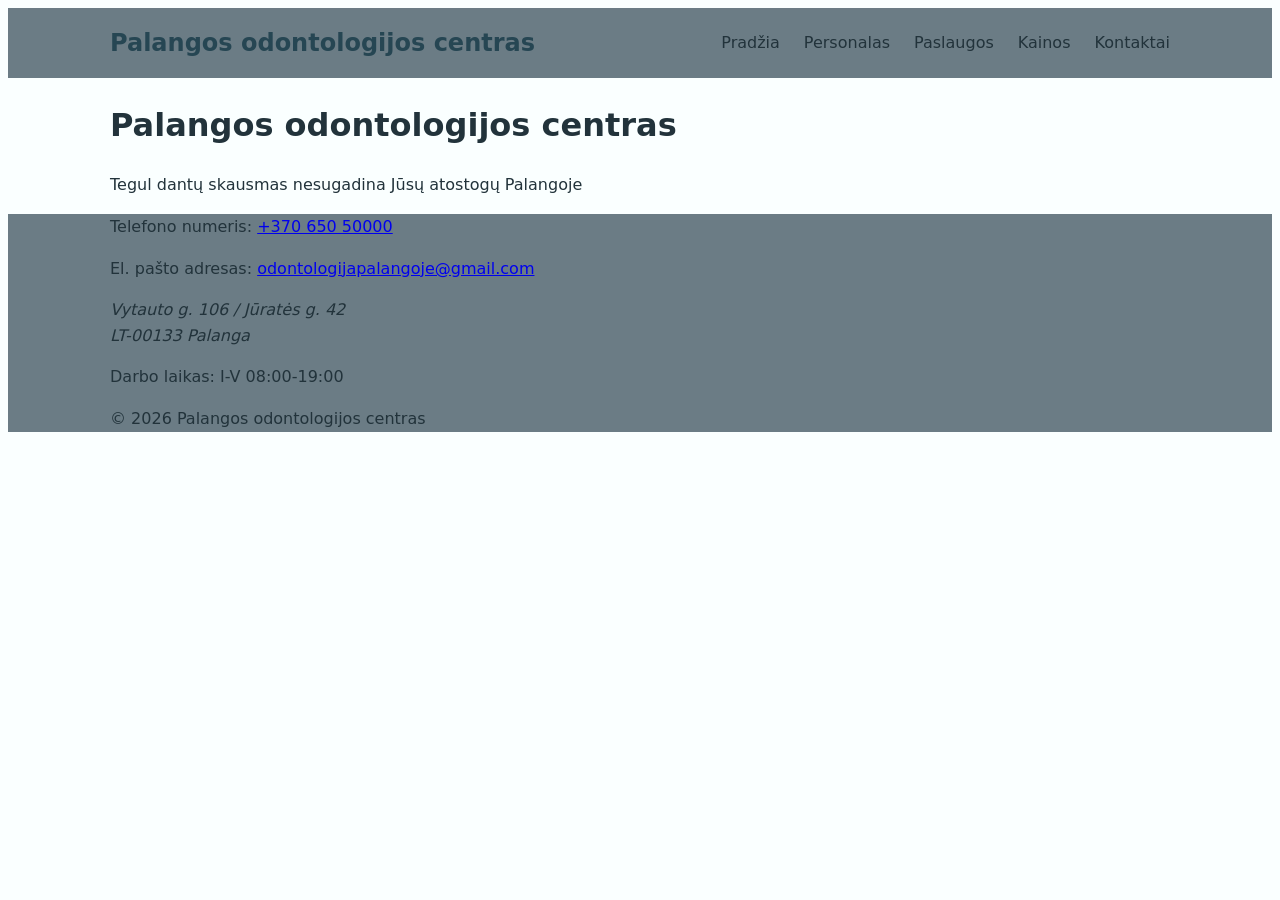
==== index.html @ 89cacc03 "Build website from scratch: 8 pages, responsive layout, mobile hamburger menu" ====
<!DOCTYPE html>
<html lang="lt">
<head>
    <meta charset="UTF-8">
    <meta name="viewport" content="width=device-width, initial-scale=1.0">
    <title>Palangos odontologijos centras</title>
    <link rel="stylesheet" href="css/style.css">
    <script src="js/main.js" defer></script>
</head>
<body>
    <header>
        <div class="container">
            <p><a href="index.html" class="pavadinimas">Palangos odontologijos centras</a></p>
            <button class="meniu-mygtukas" aria-label="Atidaryti meniu" aria-expanded="false">☰</button>
            <nav>
                <ul>
                    <li><a href="index.html">Pradžia</a></li>
                    <li><a href="personalas.html">Personalas</a></li>
                    <li><a href="paslaugos.html">Paslaugos</a></li>
                    <li><a href="kainos.html">Kainos</a></li>
                    <li><a href="kontaktai.html">Kontaktai</a></li>
                </ul>
            </nav>
        </div>
    </header>

    <main class="container">
        <h1>Palangos odontologijos centras</h1>
        <p>Tegul dantų skausmas nesugadina Jūsų atostogų Palangoje</p>
    </main>
    
    <footer>
        <div class="container">
            <p>Telefono numeris: <a href="tel:+37065050000">+370 650 50000</a></p>   
            <p>El. pašto adresas: <a href="mailto:odontologijapalangoje@gmail.com">odontologijapalangoje@gmail.com</a></p>
            <address>
                Vytauto g. 106 / Jūratės g. 42<br>
                LT-00133 Palanga
            </address>
            <p>Darbo laikas: I-V 08:00-19:00</p>
            <p>© 2026 Palangos odontologijos centras</p>
        </div>
    </footer>

    <a href="tel:+37065050000" class="tel-mygtukas" aria-label="Skambinti +370 650 50000">
        <svg aria-hidden="true" xmlns="http://www.w3.org/2000/svg" width="20" height="20" fill="currentColor" viewBox="0 0 16 16">
            <path fill-rule="evenodd" d="M1.885.511a1.745 1.745 0 0 1 2.61.163L6.29 2.98c.329.423.445.974.315 1.494l-.547 2.19a.68.68 0 0 0 .178.643l2.457 2.457a.68.68 0 0 0 .644.178l2.189-.547a1.75 1.75 0 0 1 1.494.315l2.306 1.794c.829.645.905 1.87.163 2.611l-1.034 1.034c-.74.74-1.846 1.065-2.877.702a18.6 18.6 0 0 1-7.01-4.42 18.6 18.6 0 0 1-4.42-7.009c-.362-1.03-.037-2.137.703-2.877z"/>
        </svg>
    </a>
</body>
</html>
---- css/style.css ----
* {
    /*margin: 0;*/
    box-sizing: border-box;
}

:root {
    --spalva-pagr: #264653;
    --spalva-fono: #faffff;
    --spalva-akcen: #2A9D8F;
    --spalva-teksto: #22333B;
    --spalva-papil: #6B7C85;
}

body {
    background-color: var(--spalva-fono);
    color: var(--spalva-teksto);
    font-family: system-ui, -apple-system, "Segoe UI", Roboto, sans-serif;
    line-height: 1.6;
}

.tel-mygtukas {
    position: fixed;
    bottom: 20px;
    right: 20px;
    z-index: 100;
    display: inline-flex;
    align-items: center;
    justify-content: center;
    width: 56px;
    height: 56px;
    background-color: var(--spalva-pagr);
    color: var(--spalva-fono);
    text-decoration: none;
    border-radius: 50%;
}

nav ul {
    list-style: none;
    margin: 0;
    padding: 0;
}

nav a {
    text-decoration: none;
    color: var(--spalva-teksto);
}

.pavadinimas {
    text-decoration: none;
    color: var(--spalva-pagr);
    font-weight: bold;
    font-size: 1.5rem;
}

footer {
    background-color: var(--spalva-papil);
}

.container { 
    max-width: 1100px; 
    margin: 0 auto; 
    padding: 0 20px; 
}

header {
    background-color: var(--spalva-papil);
}

nav {
  display: none;
}

nav.rodo {
    display: block;
}

@media (min-width: 768px) {
    .tel-mygtukas {
        display: none;
    }

    nav ul {
        display: flex;
        gap: 24px;
    }

    header .container {
        display: flex;
        justify-content: space-between;
        align-items: center;
    }

    .meniu-mygtukas {
        display: none;
    }

    nav {
        display: block;
    }
}
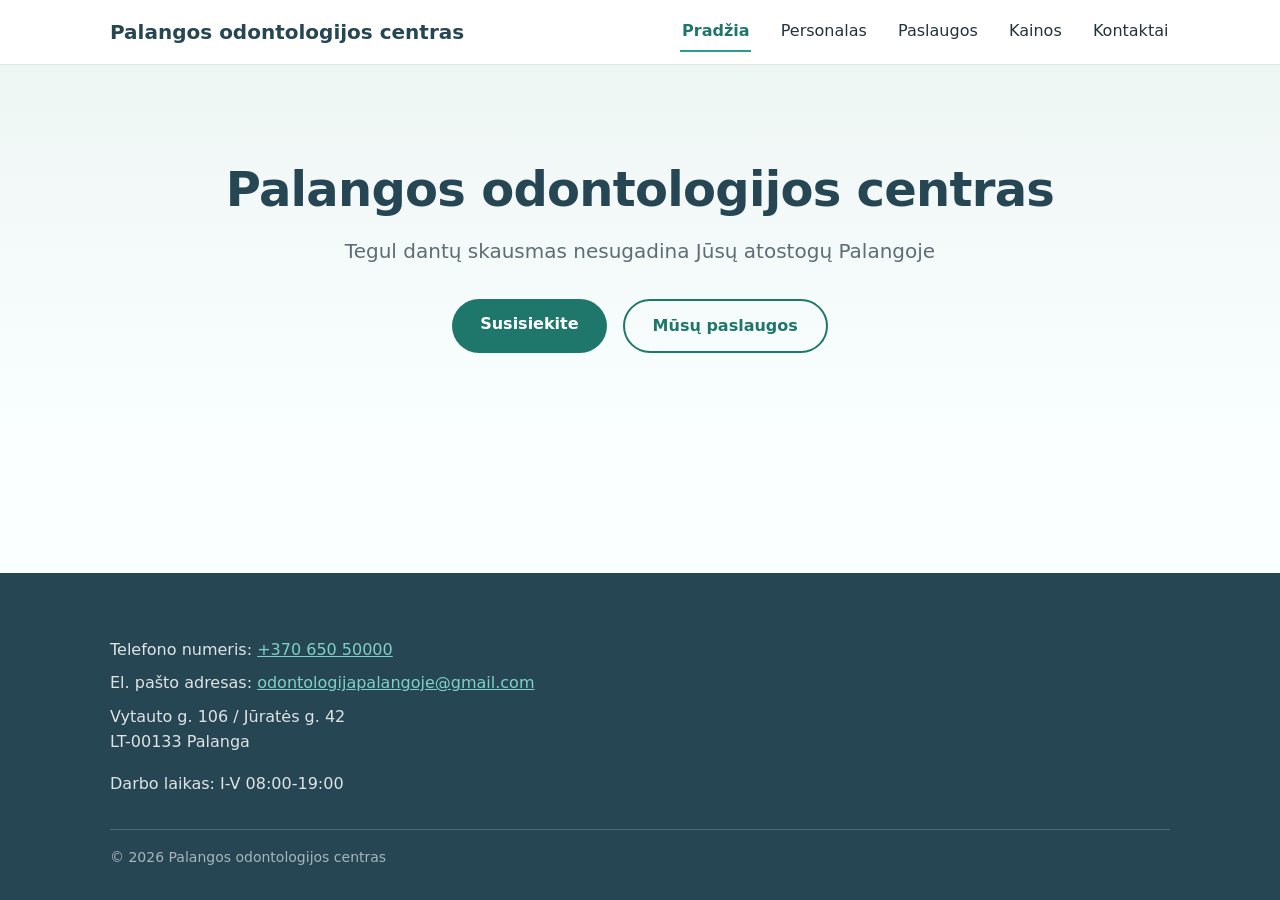
==== commit e80e391e: "testing style" ====
--- a/index.html
+++ b/index.html
@@ -14,7 +14,7 @@
             <button class="meniu-mygtukas" aria-label="Atidaryti meniu" aria-expanded="false">☰</button>
             <nav>
                 <ul>
-                    <li><a href="index.html">Pradžia</a></li>
+                    <li><a href="index.html" aria-current="page">Pradžia</a></li>
                     <li><a href="personalas.html">Personalas</a></li>
                     <li><a href="paslaugos.html">Paslaugos</a></li>
                     <li><a href="kainos.html">Kainos</a></li>
@@ -24,9 +24,17 @@
         </div>
     </header>
 
-    <main class="container">
-        <h1>Palangos odontologijos centras</h1>
-        <p>Tegul dantų skausmas nesugadina Jūsų atostogų Palangoje</p>
+    <main>
+        <section class="hero">
+            <div class="container">
+                <h1>Palangos odontologijos centras</h1>
+                <p class="paantraste">Tegul dantų skausmas nesugadina Jūsų atostogų Palangoje</p>
+                <div class="hero-mygtukai">
+                    <a href="kontaktai.html" class="mygtukas">Susisiekite</a>
+                    <a href="paslaugos.html" class="mygtukas mygtukas-antrinis">Mūsų paslaugos</a>
+                </div>
+            </div>
+        </section>
     </main>
     
     <footer>
--- a/css/style.css
+++ b/css/style.css
@@ -1,22 +1,346 @@
+/* =====================================================================
+   Palangos odontologijos centras — stilius
+   Tvarka: kintamieji → bazė ir tipografija → antraštė ir meniu → hero
+   → mygtukai → kortelės → lentelės → poraštė → skambinimo mygtukas
+   → desktop (@media min-width: 768px)
+   ===================================================================== */
+
 * {
-    /*margin: 0;*/
+    margin: 0;
     box-sizing: border-box;
 }
 
 :root {
     --spalva-pagr: #264653;
     --spalva-fono: #faffff;
+    --spalva-fono-svelni: #eef6f4;
+    --spalva-balta: #ffffff;
     --spalva-akcen: #2A9D8F;
+    --spalva-akcen-tamsi: #1f776c; /* tamsesnis akcentas — tekstui ant balto fono (kontrastas ≥ 4.5:1) */
     --spalva-teksto: #22333B;
-    --spalva-papil: #6B7C85;
-}
+    --spalva-papil: #5d6d76;
+    --spalva-krastine: #dce8e6;
+    --tarpas-xs: 0.5rem;
+    --tarpas-s: 1rem;
+    --tarpas-m: 2rem;
+    --tarpas-l: 4rem;
+    --seselis: 0 2px 10px rgba(38, 70, 83, 0.08);
+}
+
+/* ---------- Bazė ir tipografija ---------- */
 
 body {
     background-color: var(--spalva-fono);
     color: var(--spalva-teksto);
     font-family: system-ui, -apple-system, "Segoe UI", Roboto, sans-serif;
     line-height: 1.6;
-}
+    /* flex stulpelis + auto tarpas poraštėje: poraštė visada prilimpa
+       prie lango apačios net trumpuose puslapiuose (pvz., Kontaktai) */
+    min-height: 100vh;
+    display: flex;
+    flex-direction: column;
+}
+
+h1, h2, h3 {
+    color: var(--spalva-pagr);
+    line-height: 1.2;
+    letter-spacing: -0.015em;
+    margin-bottom: var(--tarpas-s);
+}
+
+h1 { font-size: 2rem; }
+
+h2 {
+    font-size: 1.5rem;
+    margin-top: var(--tarpas-m);
+}
+
+h3 { font-size: 1.25rem; }
+
+p { margin-bottom: var(--tarpas-s); }
+
+/* 65ch ≈ 65 simbolių eilutė — ilgesnes eilutes akiai sunku sekti */
+main p, main ul, main ol { max-width: 65ch; }
+
+main ul, main ol {
+    padding-left: 1.25rem;
+    margin-bottom: var(--tarpas-s);
+}
+
+main li { margin-bottom: var(--tarpas-xs); }
+
+main li::marker { color: var(--spalva-akcen); }
+
+address { font-style: normal; margin-bottom: var(--tarpas-s); }
+
+a {
+    color: var(--spalva-akcen-tamsi);
+    transition: color 0.2s ease;
+}
+
+a:hover { color: var(--spalva-pagr); }
+
+/* Ryškus kontūras naršant klaviatūra (Tab) — bet ne spaudžiant pele */
+:focus-visible {
+    outline: 3px solid var(--spalva-akcen);
+    outline-offset: 2px;
+}
+
+img { max-width: 100%; display: block; }
+
+.container {
+    max-width: 1100px;
+    margin: 0 auto;
+    padding: 0 20px;
+}
+
+main.container {
+    padding-top: var(--tarpas-m);
+    padding-bottom: var(--tarpas-l);
+}
+
+/* ---------- Antraštė ir meniu ---------- */
+
+header {
+    background-color: var(--spalva-balta);
+    border-bottom: 1px solid var(--spalva-krastine);
+    position: sticky;
+    top: 0;
+    z-index: 50;
+}
+
+header .container {
+    display: flex;
+    flex-wrap: wrap;
+    justify-content: space-between;
+    align-items: center;
+    padding-top: 0.75rem;
+    padding-bottom: 0.75rem;
+}
+
+header p { margin-bottom: 0; }
+
+.pavadinimas {
+    text-decoration: none;
+    color: var(--spalva-pagr);
+    font-weight: 700;
+    font-size: 1.125rem;
+}
+
+.pavadinimas:hover { color: var(--spalva-akcen-tamsi); }
+
+.meniu-mygtukas {
+    background: none;
+    border: none;
+    width: 44px;
+    height: 44px;
+    display: inline-flex;
+    align-items: center;
+    justify-content: center;
+    font-size: 1.6rem;
+    color: var(--spalva-pagr);
+    cursor: pointer;
+    border-radius: 8px;
+}
+
+.meniu-mygtukas:hover { background-color: var(--spalva-fono-svelni); }
+
+nav {
+    display: none;
+    width: 100%;
+    padding-top: var(--tarpas-xs);
+}
+
+nav.rodo { display: block; }
+
+nav ul {
+    list-style: none;
+    margin: 0;
+    padding: 0;
+}
+
+/* brūkšnys tarp meniu eilučių telefone (tik tarp jų, ne virš pirmos) */
+nav li + li { border-top: 1px solid var(--spalva-krastine); }
+
+nav a {
+    text-decoration: none;
+    color: var(--spalva-teksto);
+    display: block;
+    padding: 0.75rem 0.25rem;
+    transition: color 0.2s ease;
+}
+
+nav a:hover, nav a:focus { color: var(--spalva-akcen-tamsi); }
+
+/* atidaryto puslapio nuoroda meniu (žymima HTML'e su aria-current="page") */
+nav a[aria-current="page"] {
+    color: var(--spalva-akcen-tamsi);
+    font-weight: 600;
+}
+
+/* ---------- Hero (pradžios puslapio viršus) ---------- */
+
+.hero {
+    background: linear-gradient(180deg, var(--spalva-fono-svelni), var(--spalva-fono));
+    text-align: center;
+    padding: var(--tarpas-l) 0;
+}
+
+.hero h1 { font-size: 2.25rem; }
+
+.paantraste {
+    font-size: 1.15rem;
+    color: var(--spalva-papil);
+    margin-left: auto;
+    margin-right: auto;
+    margin-bottom: var(--tarpas-m);
+}
+
+.hero-mygtukai {
+    display: flex;
+    flex-wrap: wrap;
+    justify-content: center;
+    gap: var(--tarpas-s);
+}
+
+/* ---------- Mygtukai ---------- */
+
+.mygtukas {
+    display: inline-block;
+    padding: 0.75rem 1.75rem;
+    border-radius: 999px;
+    background-color: var(--spalva-akcen-tamsi);
+    color: var(--spalva-balta);
+    text-decoration: none;
+    font-weight: 600;
+    transition: background-color 0.2s ease, color 0.2s ease, border-color 0.2s ease;
+}
+
+.mygtukas:hover {
+    background-color: var(--spalva-pagr);
+    color: var(--spalva-balta);
+}
+
+.mygtukas-antrinis {
+    background-color: transparent;
+    color: var(--spalva-akcen-tamsi);
+    border: 2px solid var(--spalva-akcen-tamsi);
+}
+
+.mygtukas-antrinis:hover {
+    background-color: var(--spalva-fono-svelni);
+    color: var(--spalva-pagr);
+    border-color: var(--spalva-pagr);
+}
+
+/* ---------- Kortelės (personalas, paslaugos) ---------- */
+
+.korteles {
+    display: grid;
+    grid-template-columns: repeat(auto-fit, minmax(260px, 1fr));
+    gap: var(--tarpas-s);
+    list-style: none;
+    padding-left: 0;
+    max-width: none; /* atšaukia "main ul" 65ch ribą */
+    margin-top: var(--tarpas-m);
+}
+
+.kortele {
+    background-color: var(--spalva-balta);
+    border: 1px solid var(--spalva-krastine);
+    border-radius: 12px;
+    padding: var(--tarpas-m);
+    box-shadow: var(--seselis);
+    display: flex;
+    flex-direction: column;
+    margin-bottom: 0;
+}
+
+.kortele h2 {
+    margin-top: 0;
+    font-size: 1.25rem;
+}
+
+.kortele > :last-child { margin-bottom: 0; }
+
+/* "Skaityti plačiau" nustumiamas į kortelės apačią, kad eilėje
+   stovinčių kortelių nuorodos būtų viename lygyje */
+.kortele a {
+    margin-top: auto;
+    font-weight: 600;
+    text-decoration: none;
+}
+
+.kortele a:hover { text-decoration: underline; }
+
+.pareigos {
+    color: var(--spalva-akcen-tamsi);
+    font-weight: 600;
+    margin-bottom: var(--tarpas-xs);
+}
+
+/* ---------- Lentelės (kainos) ---------- */
+
+table {
+    width: 100%;
+    border-collapse: collapse;
+    background-color: var(--spalva-balta);
+    border: 1px solid var(--spalva-krastine);
+    box-shadow: var(--seselis);
+    margin-top: var(--tarpas-l);
+}
+
+caption {
+    text-align: left;
+    font-size: 1.25rem;
+    font-weight: 700;
+    color: var(--spalva-pagr);
+    padding-bottom: var(--tarpas-xs);
+}
+
+th, td {
+    padding: 0.6rem 0.9rem;
+    text-align: left;
+}
+
+thead th {
+    background-color: var(--spalva-fono-svelni);
+    color: var(--spalva-pagr);
+    border-bottom: 2px solid var(--spalva-akcen);
+}
+
+/* kas antra eilutė vos tamsesnė — akiai lengviau sekti ilgas lenteles */
+tbody tr:nth-child(even) { background-color: rgba(42, 157, 143, 0.07); }
+
+th:last-child, td:last-child { text-align: right; }
+
+td:last-child { font-weight: 600; }
+
+/* ---------- Poraštė ---------- */
+
+footer {
+    background-color: var(--spalva-pagr);
+    color: rgba(255, 255, 255, 0.85);
+    padding: var(--tarpas-l) 0 var(--tarpas-m);
+    margin-top: auto; /* prilipdo poraštę prie apačios (žr. body) */
+}
+
+footer a { color: #7fd1c8; }
+
+footer a:hover { color: var(--spalva-balta); }
+
+footer p { margin-bottom: var(--tarpas-xs); }
+
+footer p:last-child {
+    margin-top: var(--tarpas-m);
+    margin-bottom: 0;
+    padding-top: var(--tarpas-s);
+    border-top: 1px solid rgba(255, 255, 255, 0.2);
+    font-size: 0.875rem;
+    color: rgba(255, 255, 255, 0.6);
+}
+
+/* ---------- Skambinimo mygtukas (tik telefone) ---------- */
 
 .tel-mygtukas {
     position: fixed;
@@ -26,76 +350,60 @@
     display: inline-flex;
     align-items: center;
     justify-content: center;
-    width: 56px;
-    height: 56px;
-    background-color: var(--spalva-pagr);
-    color: var(--spalva-fono);
+    width: 60px;
+    height: 60px;
+    background-color: var(--spalva-akcen-tamsi);
+    color: var(--spalva-balta);
     text-decoration: none;
     border-radius: 50%;
-}
-
-nav ul {
-    list-style: none;
-    margin: 0;
-    padding: 0;
-}
-
-nav a {
-    text-decoration: none;
-    color: var(--spalva-teksto);
-}
-
-.pavadinimas {
-    text-decoration: none;
-    color: var(--spalva-pagr);
-    font-weight: bold;
-    font-size: 1.5rem;
-}
-
-footer {
-    background-color: var(--spalva-papil);
-}
-
-.container { 
-    max-width: 1100px; 
-    margin: 0 auto; 
-    padding: 0 20px; 
-}
-
-header {
-    background-color: var(--spalva-papil);
-}
-
-nav {
-  display: none;
-}
-
-nav.rodo {
-    display: block;
-}
+    box-shadow: 0 6px 18px rgba(38, 70, 83, 0.35);
+    transition: transform 0.2s ease, background-color 0.2s ease;
+}
+
+.tel-mygtukas:hover {
+    transform: scale(1.06);
+    background-color: var(--spalva-pagr);
+}
+
+.tel-mygtukas svg { width: 26px; height: 26px; }
+
+/* ---------- Desktop (≥ 768px) ---------- */
 
 @media (min-width: 768px) {
-    .tel-mygtukas {
-        display: none;
+    h1 { font-size: 2.5rem; }
+    h2 { font-size: 1.75rem; }
+
+    .pavadinimas { font-size: 1.25rem; }
+
+    .tel-mygtukas { display: none; }
+    .meniu-mygtukas { display: none; }
+
+    nav {
+        display: block;
+        width: auto;
+        padding-top: 0;
     }
 
     nav ul {
         display: flex;
-        gap: 24px;
+        gap: 28px;
     }
 
-    header .container {
-        display: flex;
-        justify-content: space-between;
-        align-items: center;
+    nav li + li { border-top: none; }
+
+    /* permatomas apatinis rėmelis rezervuoja vietą, todėl užvedus
+       pelę atsiradęs pabraukimas nepastumia teksto */
+    nav a {
+        padding: 0.4rem 0.1rem;
+        border-bottom: 2px solid transparent;
     }
 
-    .meniu-mygtukas {
-        display: none;
-    }
-
-    nav {
-        display: block;
-    }
-}
-
+    nav a:hover,
+    nav a[aria-current="page"] { border-bottom-color: var(--spalva-akcen); }
+
+    .hero { padding: 6rem 0; }
+    .hero h1 { font-size: 3rem; }
+    .paantraste { font-size: 1.25rem; }
+
+    .korteles { gap: var(--tarpas-m); }
+}
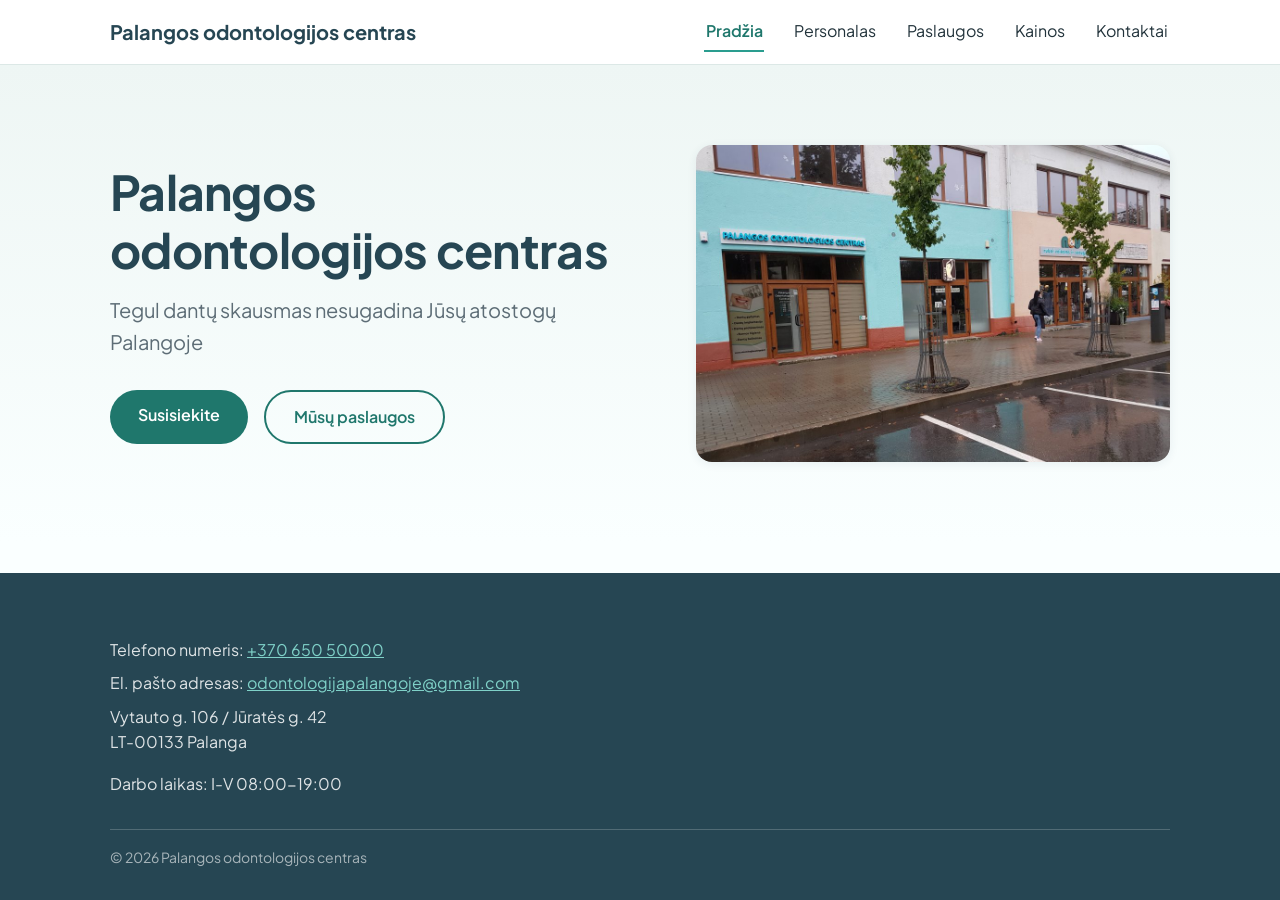
==== commit 21594efe: "Test: added photos, fonts" ====
--- a/index.html
+++ b/index.html
@@ -5,6 +5,7 @@
     <meta name="viewport" content="width=device-width, initial-scale=1.0">
     <title>Palangos odontologijos centras</title>
     <link rel="stylesheet" href="css/style.css">
+    <link rel="icon" type="image/svg+xml" href="images/favicon.svg">
     <script src="js/main.js" defer></script>
 </head>
 <body>
@@ -26,13 +27,18 @@
 
     <main>
         <section class="hero">
-            <div class="container">
-                <h1>Palangos odontologijos centras</h1>
-                <p class="paantraste">Tegul dantų skausmas nesugadina Jūsų atostogų Palangoje</p>
-                <div class="hero-mygtukai">
-                    <a href="kontaktai.html" class="mygtukas">Susisiekite</a>
-                    <a href="paslaugos.html" class="mygtukas mygtukas-antrinis">Mūsų paslaugos</a>
+            <div class="container hero-vidus">
+                <div>
+                    <h1>Palangos odontologijos centras</h1>
+                    <p class="paantraste">Tegul dantų skausmas nesugadina Jūsų atostogų Palangoje</p>
+                    <div class="hero-mygtukai">
+                        <a href="kontaktai.html" class="mygtukas">Susisiekite</a>
+                        <a href="paslaugos.html" class="mygtukas mygtukas-antrinis">Mūsų paslaugos</a>
+                    </div>
                 </div>
+                <img class="hero-nuotrauka" src="images/klinika.jpg"
+                    alt="Palangos odontologijos centro pastatas: melsvas fasadas su iškaba Vytauto gatvėje"
+                    width="1024" height="768">
             </div>
         </section>
     </main>
--- a/css/style.css
+++ b/css/style.css
@@ -1,9 +1,34 @@
 /* =====================================================================
    Palangos odontologijos centras — stilius
-   Tvarka: kintamieji → bazė ir tipografija → antraštė ir meniu → hero
-   → mygtukai → kortelės → lentelės → poraštė → skambinimo mygtukas
-   → desktop (@media min-width: 768px)
+   Tvarka: šriftai → kintamieji → bazė ir tipografija → antraštė ir meniu
+   → hero → mygtukai → kortelės → nuotraukos ir žemėlapis → lentelės
+   → poraštė → skambinimo mygtukas → desktop (@media min-width: 768px)
    ===================================================================== */
+
+/* ---------- Šriftai ----------
+   Laikomi mūsų serveryje (fonts/), ne Google CDN: jokių užklausų į Google
+   (BDAR), greičiau, veikia be interneto. Vienas kintamo storio (variable)
+   failas dengia visus storius nuo 400 iki 700. */
+
+@font-face {
+    font-family: "Plus Jakarta Sans";
+    font-style: normal;
+    font-weight: 400 700;
+    font-display: swap; /* kol šriftas siunčiasi, tekstas rodomas atsarginiu */
+    src: url("../fonts/plus-jakarta-sans-latin.woff2") format("woff2");
+    unicode-range: U+0000-00FF, U+0131, U+0152-0153, U+02BB-02BC, U+02C6, U+02DA, U+02DC, U+0304, U+0308, U+0329, U+2000-206F, U+20AC, U+2122, U+2191, U+2193, U+2212, U+2215, U+FEFF, U+FFFD;
+}
+
+/* latin-ext — lietuviškos ą č ę ė į š ų ū ž; naršyklė šį failą siunčiasi
+   tik jei puslapyje tokių ženklų yra (tai nurodo unicode-range) */
+@font-face {
+    font-family: "Plus Jakarta Sans";
+    font-style: normal;
+    font-weight: 400 700;
+    font-display: swap;
+    src: url("../fonts/plus-jakarta-sans-latin-ext.woff2") format("woff2");
+    unicode-range: U+0100-02BA, U+02BD-02C5, U+02C7-02CC, U+02CE-02D7, U+02DD-02FF, U+0304, U+0308, U+0329, U+1D00-1DBF, U+1E00-1E9F, U+1EF2-1EFF, U+2020, U+20A0-20AB, U+20AD-20C0, U+2113, U+2C60-2C7F, U+A720-A7FF;
+}
 
 * {
     margin: 0;
@@ -32,7 +57,7 @@
 body {
     background-color: var(--spalva-fono);
     color: var(--spalva-teksto);
-    font-family: system-ui, -apple-system, "Segoe UI", Roboto, sans-serif;
+    font-family: "Plus Jakarta Sans", system-ui, -apple-system, "Segoe UI", Roboto, sans-serif;
     line-height: 1.6;
     /* flex stulpelis + auto tarpas poraštėje: poraštė visada prilimpa
        prie lango apačios net trumpuose puslapiuose (pvz., Kontaktai) */
@@ -86,7 +111,7 @@
     outline-offset: 2px;
 }
 
-img { max-width: 100%; display: block; }
+img { max-width: 100%; height: auto; display: block; }
 
 .container {
     max-width: 1100px;
@@ -186,7 +211,25 @@
     padding: var(--tarpas-l) 0;
 }
 
+.hero-vidus {
+    display: grid;
+    gap: var(--tarpas-m);
+    align-items: center;
+}
+
 .hero h1 { font-size: 2.25rem; }
+
+.hero-nuotrauka {
+    width: 100%;
+    /* aspect-ratio + object-fit apkerpa nuotrauką pačiu CSS'u (pikseliai
+       nekeičiami): 3/2 rėmelis, kadruojama nuo viršaus — gatvė apačioje
+       nupjaunama, pastatas su iškaba lieka */
+    aspect-ratio: 3 / 2;
+    object-fit: cover;
+    object-position: top;
+    border-radius: 16px;
+    box-shadow: var(--seselis);
+}
 
 .paantraste {
     font-size: 1.15rem;
@@ -254,6 +297,13 @@
     display: flex;
     flex-direction: column;
     margin-bottom: 0;
+    transition: transform 0.2s ease, box-shadow 0.2s ease;
+}
+
+/* pakylėjimas tik kortelėms, kuriose yra nuoroda (:has = „turi viduje") */
+.kortele:has(a):hover {
+    transform: translateY(-3px);
+    box-shadow: 0 10px 24px rgba(38, 70, 83, 0.14);
 }
 
 .kortele h2 {
@@ -277,6 +327,58 @@
     color: var(--spalva-akcen-tamsi);
     font-weight: 600;
     margin-bottom: var(--tarpas-xs);
+}
+
+/* apvalus inicialų skritulys — kol neturime tikrų darbuotojų nuotraukų */
+.avataras {
+    width: 64px;
+    height: 64px;
+    border-radius: 50%;
+    display: flex;
+    align-items: center;
+    justify-content: center;
+    background-color: var(--spalva-fono-svelni);
+    border: 2px solid rgba(42, 157, 143, 0.35);
+    color: var(--spalva-akcen-tamsi);
+    font-weight: 700;
+    font-size: 1.25rem;
+}
+
+.kortele-ikona {
+    width: 34px;
+    height: 34px;
+    color: var(--spalva-akcen);
+    margin-bottom: var(--tarpas-xs);
+}
+
+/* ---------- Nuotraukos ir žemėlapis ---------- */
+
+.figura {
+    margin: var(--tarpas-m) 0;
+    max-width: 480px;
+}
+
+.figura-siaura { max-width: 320px; }
+
+.figura img {
+    border-radius: 12px;
+    box-shadow: var(--seselis);
+}
+
+figcaption {
+    font-size: 0.875rem;
+    color: var(--spalva-papil);
+    margin-top: var(--tarpas-xs);
+}
+
+.zemelapis {
+    display: block;
+    width: 100%;
+    aspect-ratio: 16 / 9;
+    border: 0;
+    border-radius: 12px;
+    box-shadow: var(--seselis);
+    margin-top: var(--tarpas-s);
 }
 
 /* ---------- Lentelės (kainos) ---------- */
@@ -401,9 +503,19 @@
     nav a:hover,
     nav a[aria-current="page"] { border-bottom-color: var(--spalva-akcen); }
 
-    .hero { padding: 6rem 0; }
+    /* hero su nuotrauka: tekstas kairėje, nuotrauka dešinėje */
+    .hero { text-align: left; padding: 5rem 0; }
+    .hero-vidus {
+        grid-template-columns: 1.1fr 1fr;
+        gap: var(--tarpas-l);
+    }
     .hero h1 { font-size: 3rem; }
-    .paantraste { font-size: 1.25rem; }
+    .paantraste {
+        font-size: 1.25rem;
+        margin-left: 0;
+        margin-right: 0;
+    }
+    .hero-mygtukai { justify-content: flex-start; }
 
     .korteles { gap: var(--tarpas-m); }
 }
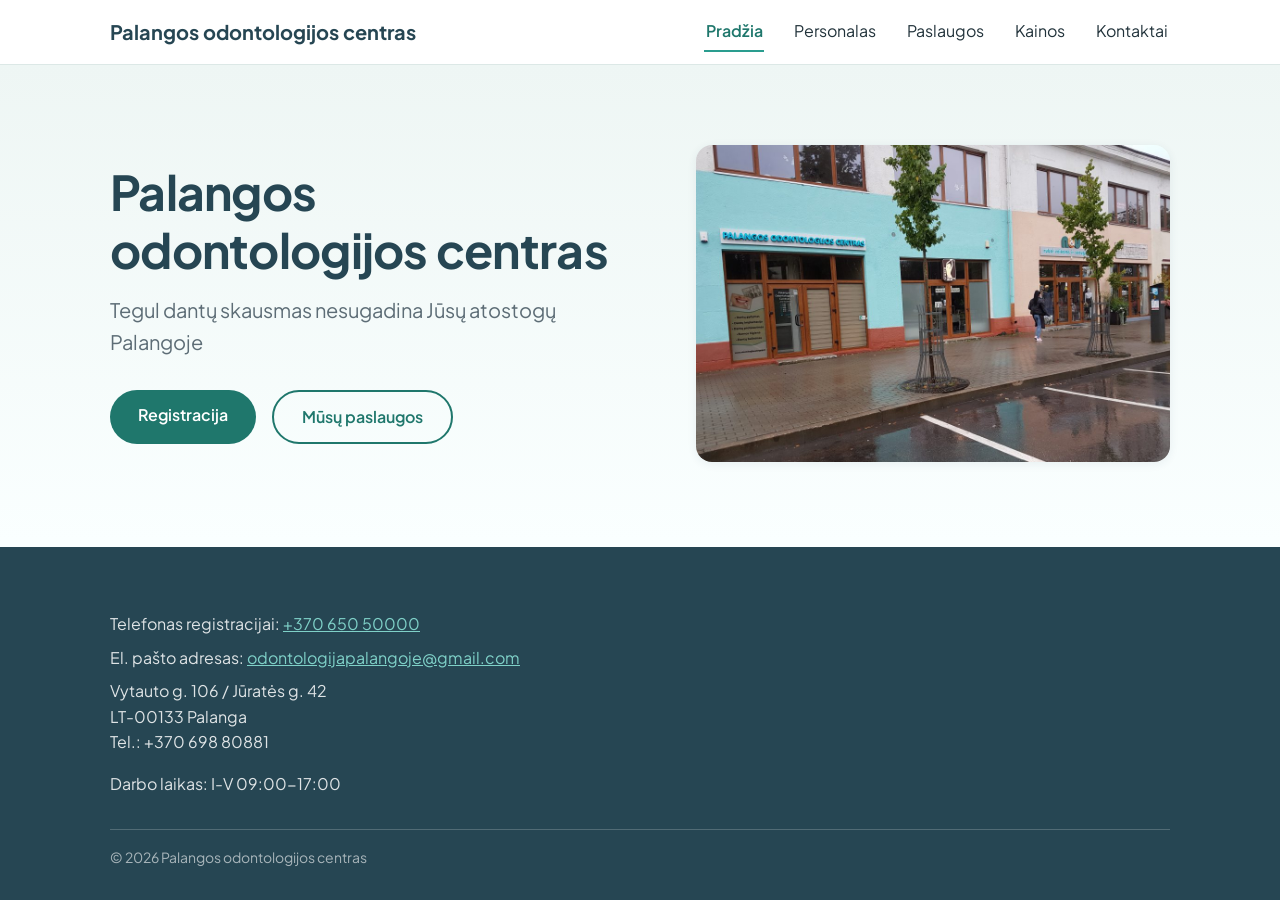
==== commit 4e454040: "Text changes" ====
--- a/index.html
+++ b/index.html
@@ -32,7 +32,7 @@
                     <h1>Palangos odontologijos centras</h1>
                     <p class="paantraste">Tegul dantų skausmas nesugadina Jūsų atostogų Palangoje</p>
                     <div class="hero-mygtukai">
-                        <a href="kontaktai.html" class="mygtukas">Susisiekite</a>
+                        <a href="kontaktai.html" class="mygtukas">Registracija</a>
                         <a href="paslaugos.html" class="mygtukas mygtukas-antrinis">Mūsų paslaugos</a>
                     </div>
                 </div>
@@ -45,13 +45,14 @@
     
     <footer>
         <div class="container">
-            <p>Telefono numeris: <a href="tel:+37065050000">+370 650 50000</a></p>   
+            <p>Telefonas registracijai: <a href="tel:+37065050000">+370 650 50000</a></p>   
             <p>El. pašto adresas: <a href="mailto:odontologijapalangoje@gmail.com">odontologijapalangoje@gmail.com</a></p>
             <address>
                 Vytauto g. 106 / Jūratės g. 42<br>
-                LT-00133 Palanga
+                LT-00133 Palanga<br>
+                Tel.: +370 698 80881
             </address>
-            <p>Darbo laikas: I-V 08:00-19:00</p>
+            <p>Darbo laikas: I-V 09:00-17:00</p>
             <p>© 2026 Palangos odontologijos centras</p>
         </div>
     </footer>
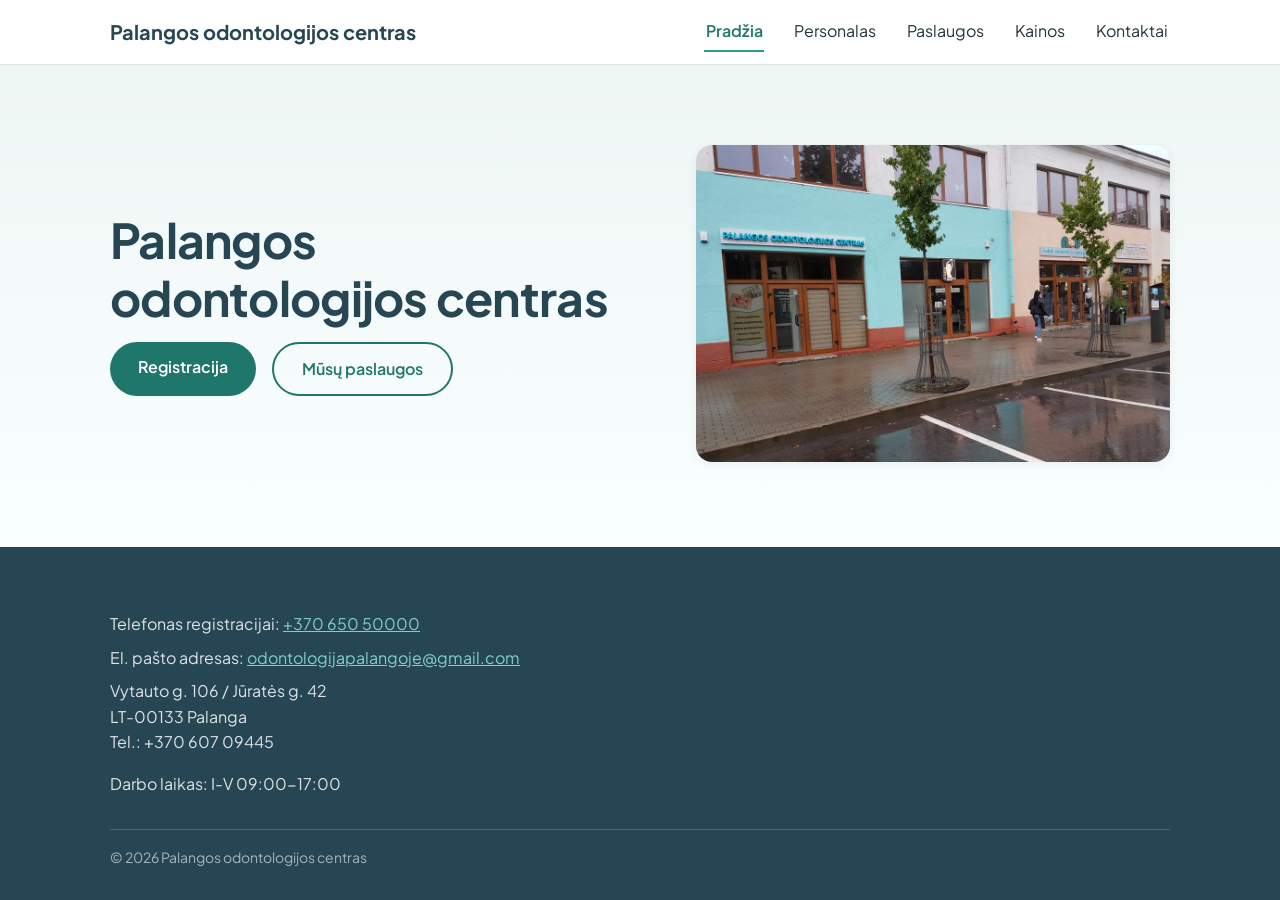
==== commit f84029b6: "updated phone number, added another person and service" ====
--- a/index.html
+++ b/index.html
@@ -30,7 +30,7 @@
             <div class="container hero-vidus">
                 <div>
                     <h1>Palangos odontologijos centras</h1>
-                    <p class="paantraste">Tegul dantų skausmas nesugadina Jūsų atostogų Palangoje</p>
+                    <!-- <p class="paantraste">Tegul dantų skausmas nesugadina Jūsų atostogų Palangoje</p> -->
                     <div class="hero-mygtukai">
                         <a href="kontaktai.html" class="mygtukas">Registracija</a>
                         <a href="paslaugos.html" class="mygtukas mygtukas-antrinis">Mūsų paslaugos</a>
@@ -50,7 +50,7 @@
             <address>
                 Vytauto g. 106 / Jūratės g. 42<br>
                 LT-00133 Palanga<br>
-                Tel.: +370 698 80881
+                Tel.: +370 607 09445
             </address>
             <p>Darbo laikas: I-V 09:00-17:00</p>
             <p>© 2026 Palangos odontologijos centras</p>
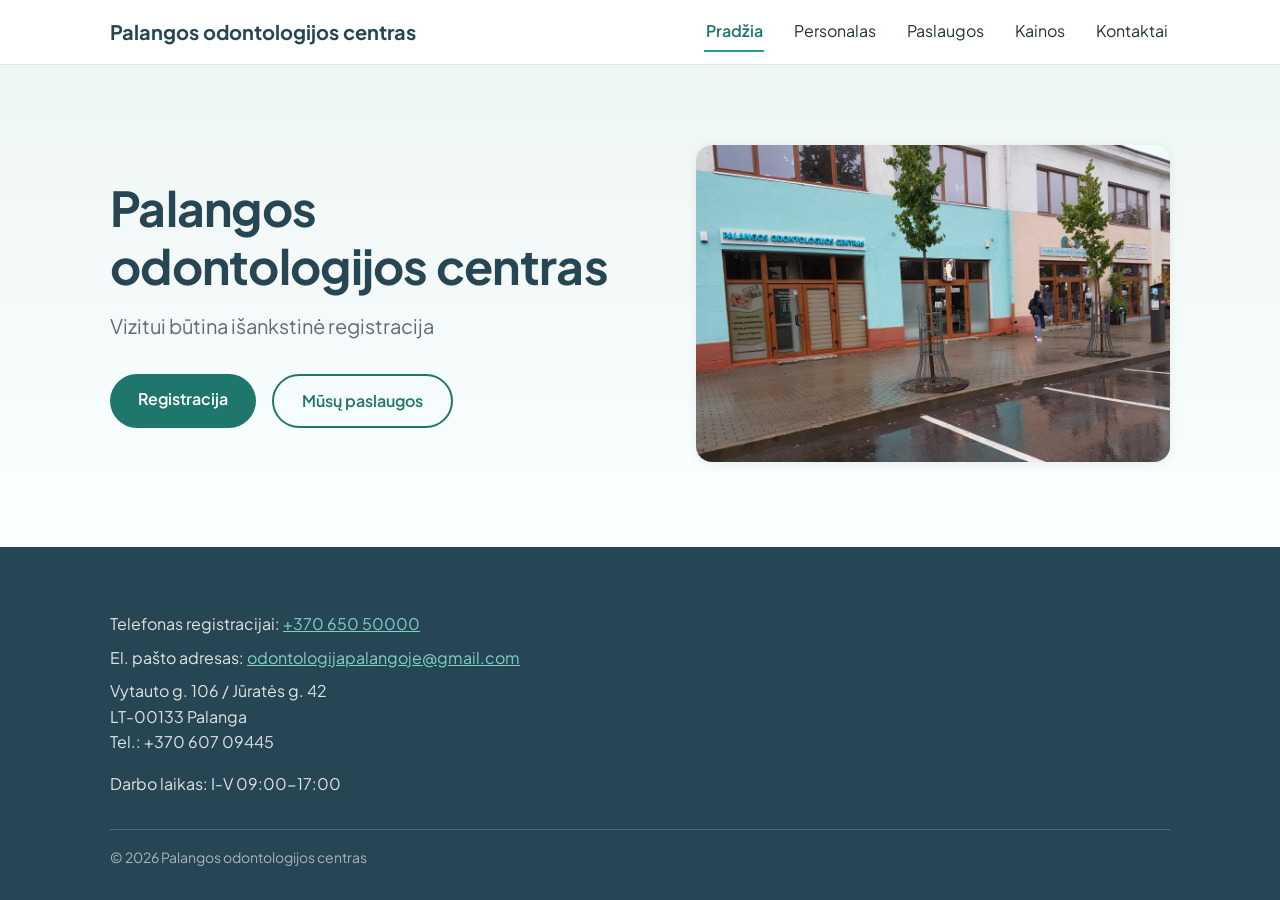
==== commit 7ddf648a: "added a subheader to pradzia" ====
--- a/index.html
+++ b/index.html
@@ -30,7 +30,7 @@
             <div class="container hero-vidus">
                 <div>
                     <h1>Palangos odontologijos centras</h1>
-                    <!-- <p class="paantraste">Tegul dantų skausmas nesugadina Jūsų atostogų Palangoje</p> -->
+                    <p class="paantraste">Vizitui būtina išankstinė registracija</p>
                     <div class="hero-mygtukai">
                         <a href="kontaktai.html" class="mygtukas">Registracija</a>
                         <a href="paslaugos.html" class="mygtukas mygtukas-antrinis">Mūsų paslaugos</a>
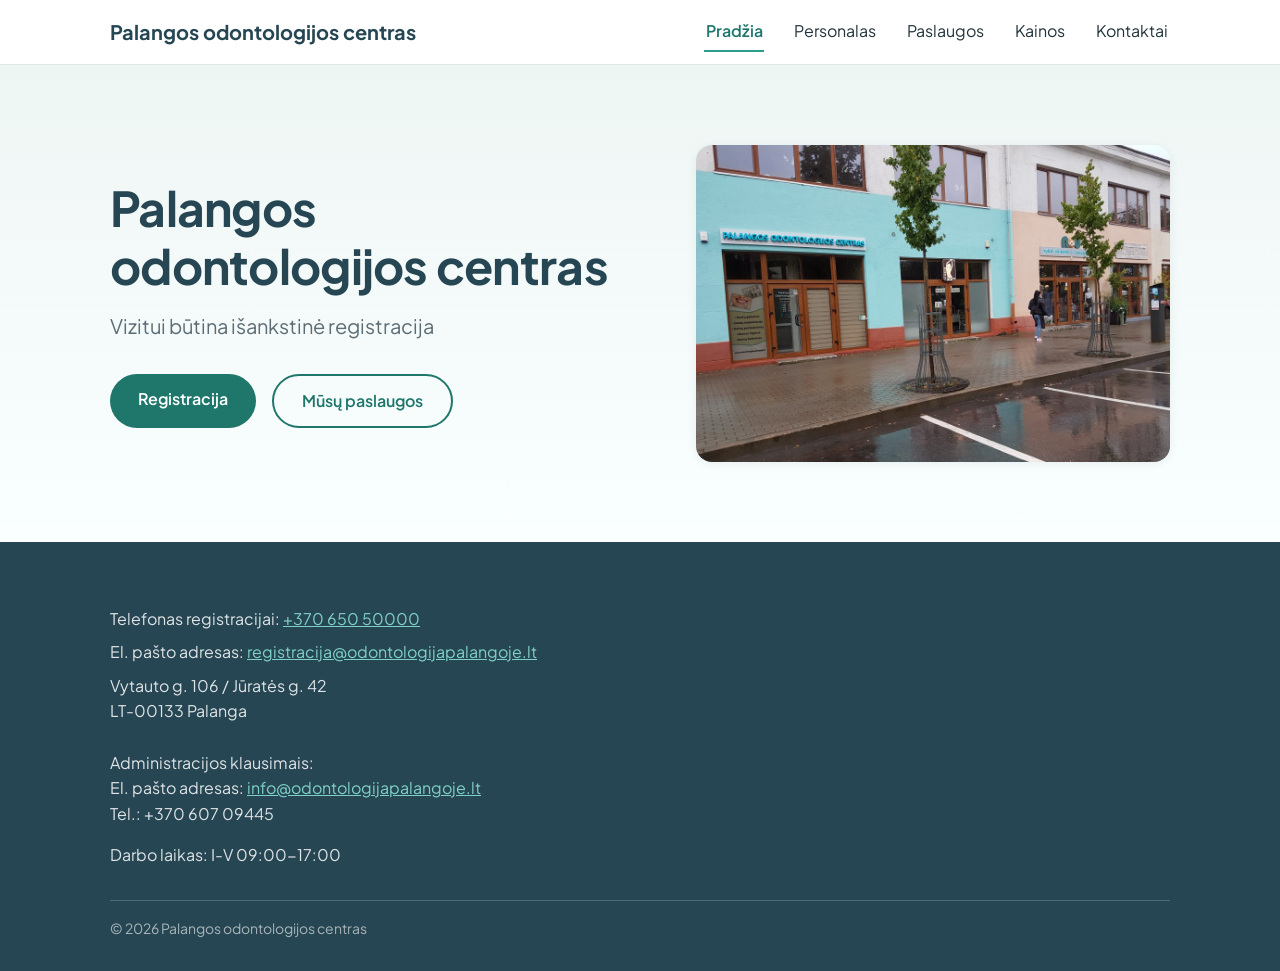
==== commit a21d6ae5: "changed email and added another email for administration questions" ====
--- a/index.html
+++ b/index.html
@@ -46,10 +46,13 @@
     <footer>
         <div class="container">
             <p>Telefonas registracijai: <a href="tel:+37065050000">+370 650 50000</a></p>   
-            <p>El. pašto adresas: <a href="mailto:odontologijapalangoje@gmail.com">odontologijapalangoje@gmail.com</a></p>
+            <p>El. pašto adresas: <a href="mailto:registracija@odontologijapalangoje.lt">registracija@odontologijapalangoje.lt</a></p>
             <address>
                 Vytauto g. 106 / Jūratės g. 42<br>
                 LT-00133 Palanga<br>
+                <br>
+                Administracijos klausimais:<br>
+                El. pašto adresas: <a href="mailto:info@odontologijapalangoje.lt">info@odontologijapalangoje.lt</a><br>
                 Tel.: +370 607 09445
             </address>
             <p>Darbo laikas: I-V 09:00-17:00</p>
